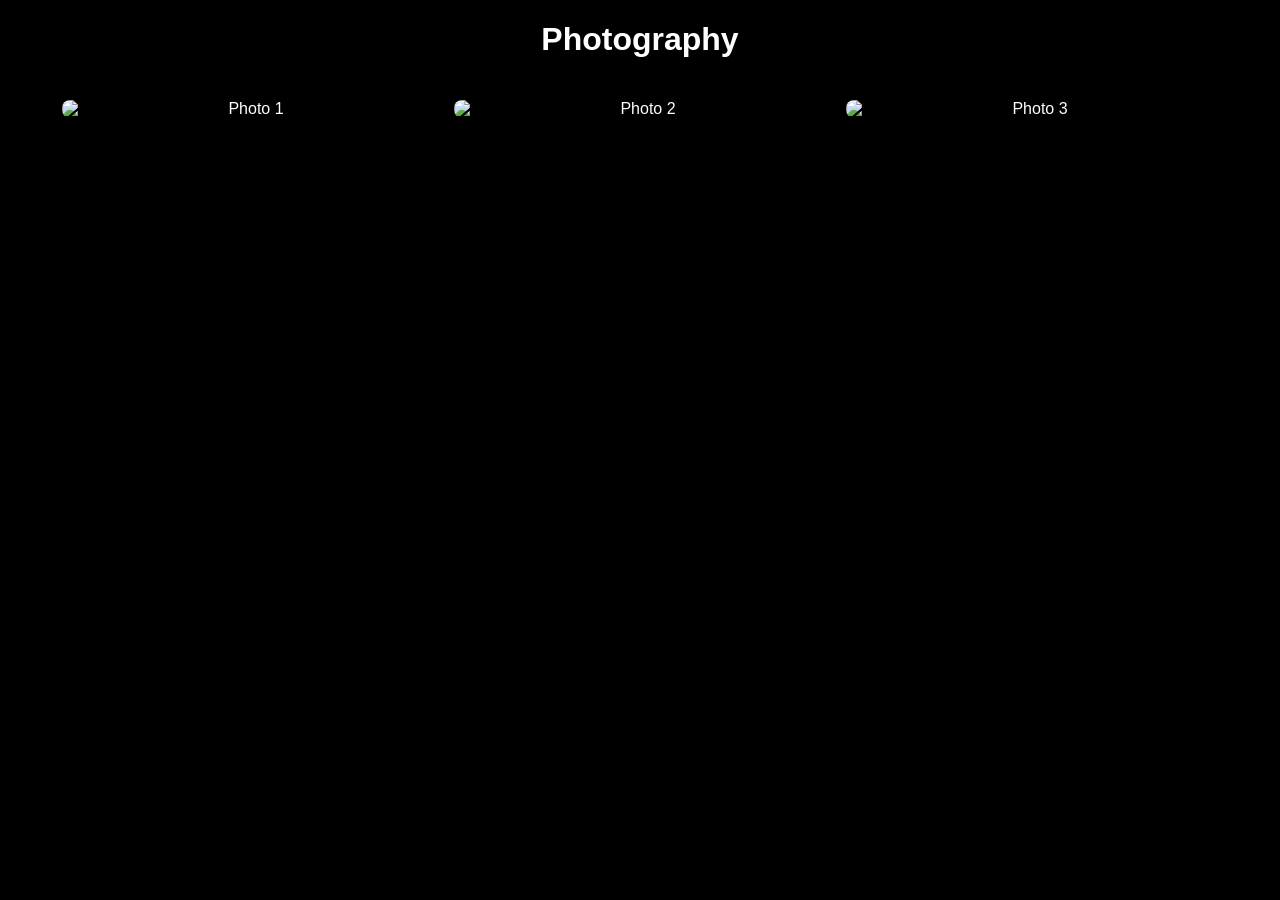
==== photography.html @ b77bea22 "Fix photography page to use static images" ====
<!DOCTYPE html>
<html>
<head>
  <meta charset="UTF-8">
  <title>Photography</title>
  <style>
    body {
      margin: 0;
      background-color: black;
      color: white;
      font-family: Arial, sans-serif;
      text-align: center;
    }
    .gallery {
      display: flex;
      justify-content: center;
      gap: 20px;
      padding: 20px;
    }
    .gallery img {
      width: 30%;
      height: auto;
      border-radius: 8px;
    }
  </style>
</head>
<body>
  <h1>Photography</h1>
  <div class="gallery">
    <img src="https://images.unsplash.com/photo-1506744038136-46273834b3fb" alt="Photo 1">
    <img src="https://images.unsplash.com/photo-1465101162946-4377e57745c3" alt="Photo 2">
    <img src="https://images.unsplash.com/photo-1504384308090-c894fdcc538d" alt="Photo 3">
  </div>
</body>
</html>
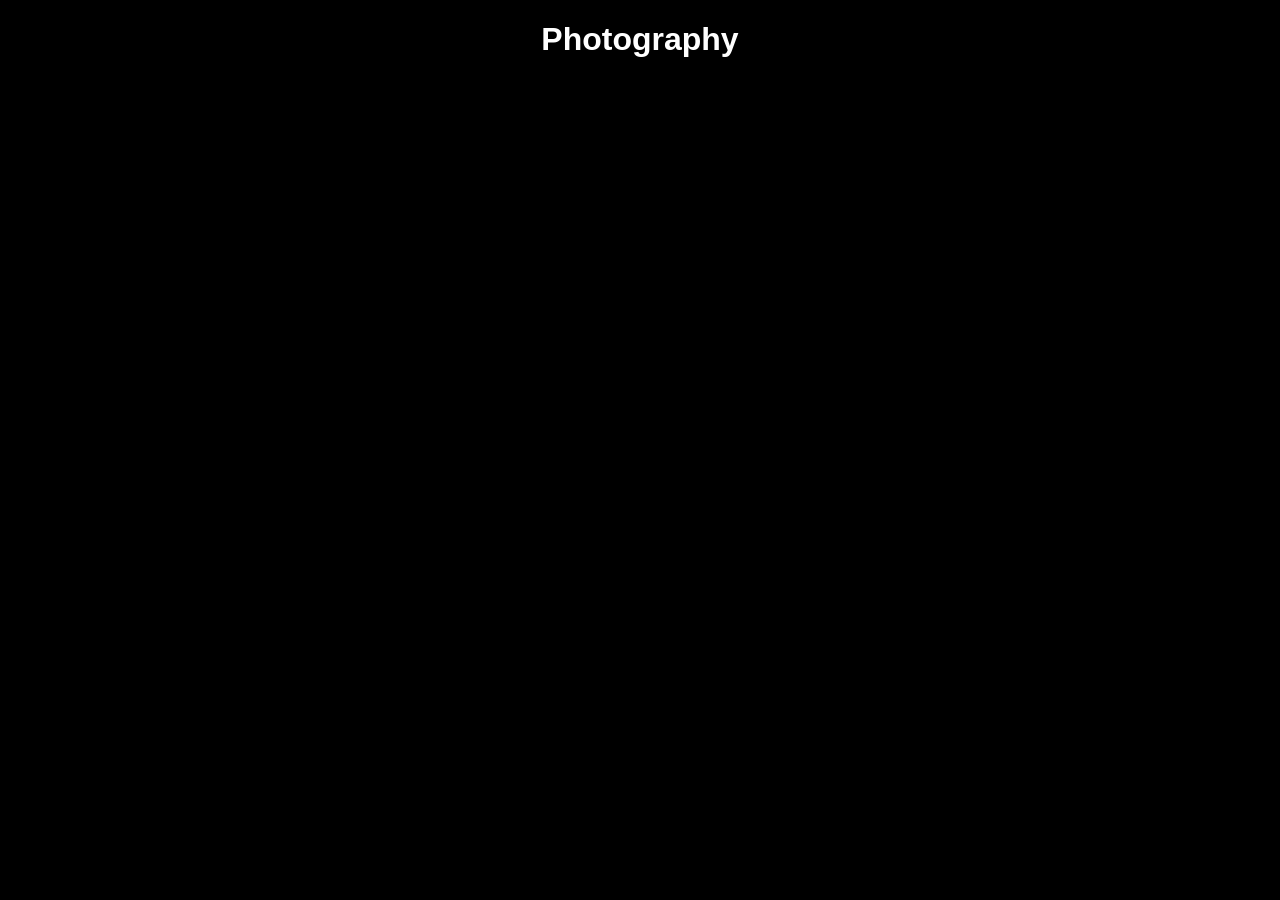
==== commit 664ffe86: "Replace images with Behance embed frames" ====
--- a/photography.html
+++ b/photography.html
@@ -17,19 +17,20 @@
       gap: 20px;
       padding: 20px;
     }
-    .gallery img {
+    .gallery iframe {
       width: 30%;
-      height: auto;
-      border-radius: 8px;
+      height: 316px;
+      border: none;
     }
   </style>
 </head>
 <body>
   <h1>Photography</h1>
   <div class="gallery">
-    <img src="https://images.unsplash.com/photo-1506744038136-46273834b3fb" alt="Photo 1">
-    <img src="https://images.unsplash.com/photo-1465101162946-4377e57745c3" alt="Photo 2">
-    <img src="https://images.unsplash.com/photo-1504384308090-c894fdcc538d" alt="Photo 3">
+    <iframe src="https://www.behance.net/embed/project/233839901?ilo0=1" height="316" width="404" allowfullscreen lazyload frameborder="0" allow="clipboard-write" refererPolicy="strict-origin-when-cross-origin"></iframe>
+    <iframe src="https://www.behance.net/embed/project/211820067?ilo0=1" height="316" width="404" allowfullscreen lazyload frameborder="0" allow="clipboard-write" refererPolicy="strict-origin-when-cross-origin"></iframe>
+    <iframe src="https://www.behance.net/embed/project/233840083?ilo0=1" height="316" width="404" allowfullscreen lazyload frameborder="0" allow="clipboard-write" refererPolicy="strict-origin-when-cross-origin"></iframe>
   </div>
+  <script src="https://www.behance.net/static/js/embed.js"></script>
 </body>
 </html>
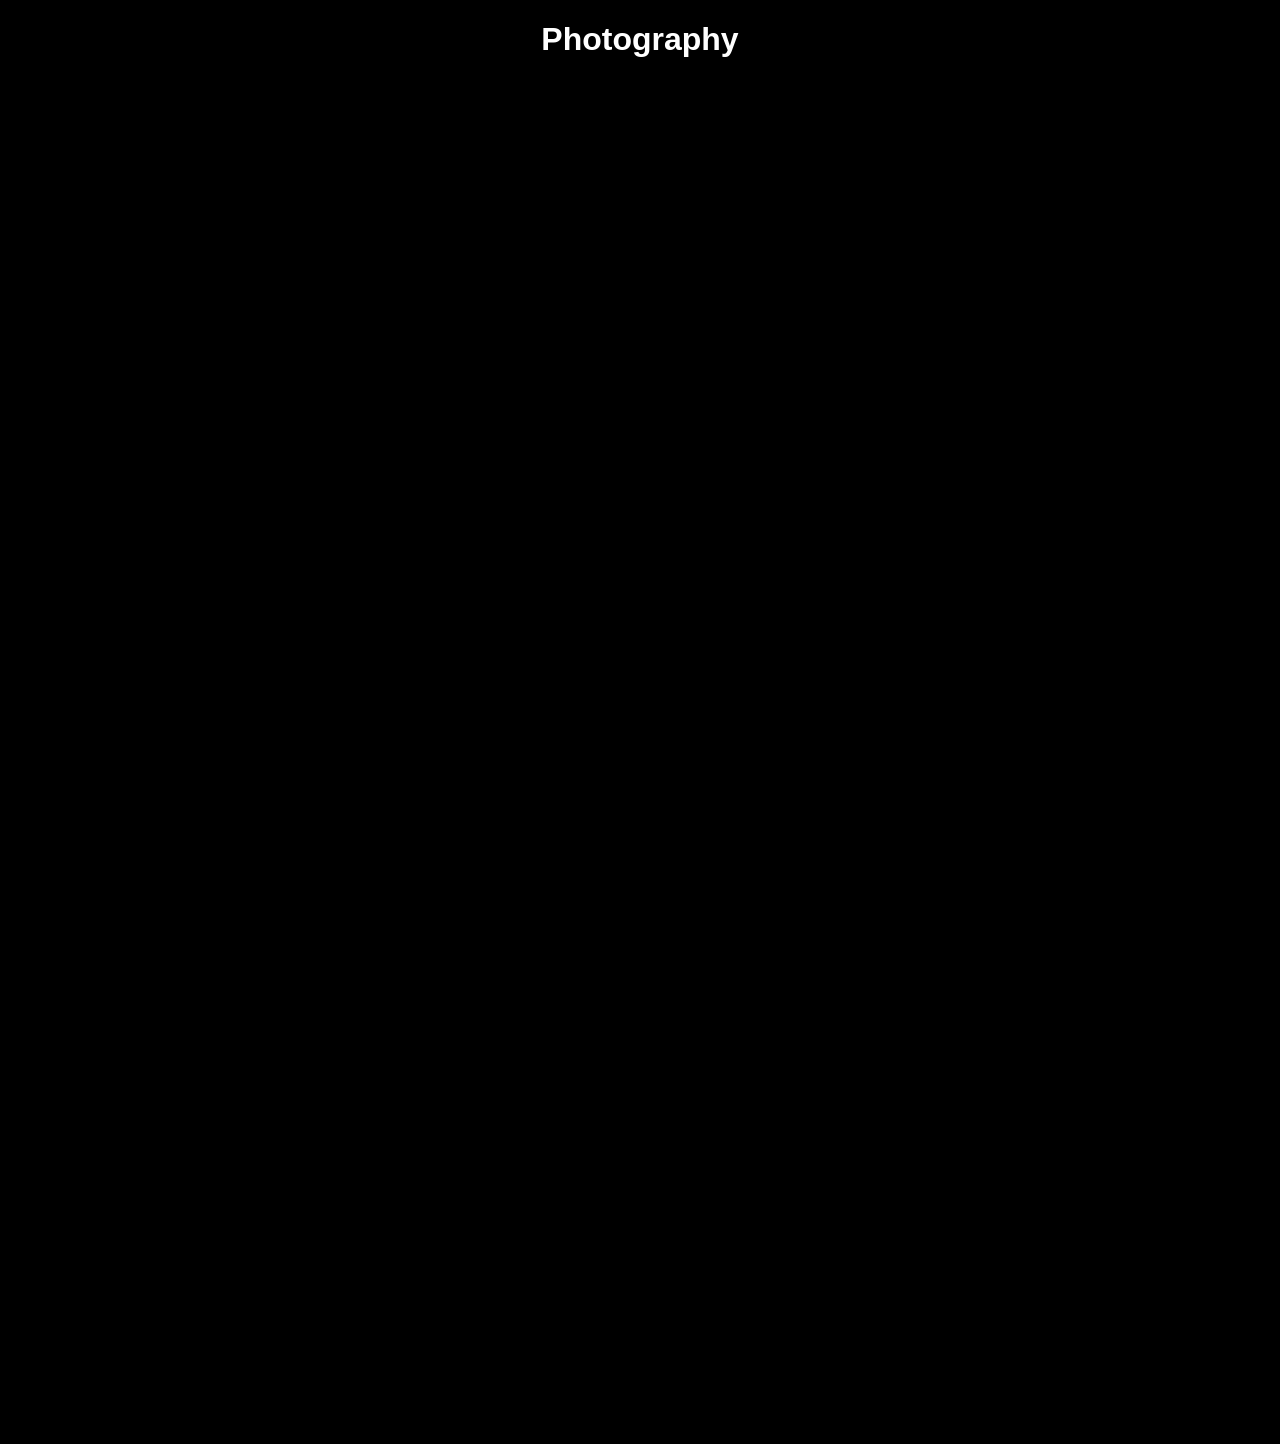
==== commit b5615615: "Update photography.html" ====
--- a/photography.html
+++ b/photography.html
@@ -13,6 +13,7 @@
     }
     .gallery {
       display: flex;
+      flex-wrap: wrap;
       justify-content: center;
       gap: 20px;
       padding: 20px;
@@ -27,9 +28,18 @@
 <body>
   <h1>Photography</h1>
   <div class="gallery">
-    <iframe src="https://www.behance.net/embed/project/233839901?ilo0=1" height="316" width="404" allowfullscreen lazyload frameborder="0" allow="clipboard-write" refererPolicy="strict-origin-when-cross-origin"></iframe>
-    <iframe src="https://www.behance.net/embed/project/211820067?ilo0=1" height="316" width="404" allowfullscreen lazyload frameborder="0" allow="clipboard-write" refererPolicy="strict-origin-when-cross-origin"></iframe>
-    <iframe src="https://www.behance.net/embed/project/233840083?ilo0=1" height="316" width="404" allowfullscreen lazyload frameborder="0" allow="clipboard-write" refererPolicy="strict-origin-when-cross-origin"></iframe>
+    <iframe src="https://www.behance.net/embed/project/233839839" height="316" width="404" allowfullscreen frameborder="0"></iframe>
+    <iframe src="https://www.behance.net/embed/project/233839871" height="316" width="404" allowfullscreen frameborder="0"></iframe>
+    <iframe src="https://www.behance.net/embed/project/233839901" height="316" width="404" allowfullscreen frameborder="0"></iframe>
+    <iframe src="https://www.behance.net/embed/project/233839949" height="316" width="404" allowfullscreen frameborder="0"></iframe>
+    <iframe src="https://www.behance.net/embed/project/233839969" height="316" width="404" allowfullscreen frameborder="0"></iframe>
+    <iframe src="https://www.behance.net/embed/project/233840005" height="316" width="404" allowfullscreen frameborder="0"></iframe>
+    <iframe src="https://www.behance.net/embed/project/233840035" height="316" width="404" allowfullscreen frameborder="0"></iframe>
+    <iframe src="https://www.behance.net/embed/project/234459067" height="316" width="404" allowfullscreen frameborder="0"></iframe>
+    <iframe src="https://www.behance.net/embed/project/234459187" height="316" width="404" allowfullscreen frameborder="0"></iframe>
+    <iframe src="https://www.behance.net/embed/project/234451787" height="316" width="404" allowfullscreen frameborder="0"></iframe>
+    <iframe src="https://www.behance.net/embed/project/234451717" height="316" width="404" allowfullscreen frameborder="0"></iframe>
+    <iframe src="https://www.behance.net/embed/project/234451819" height="316" width="404" allowfullscreen frameborder="0"></iframe>
   </div>
   <script src="https://www.behance.net/static/js/embed.js"></script>
 </body>
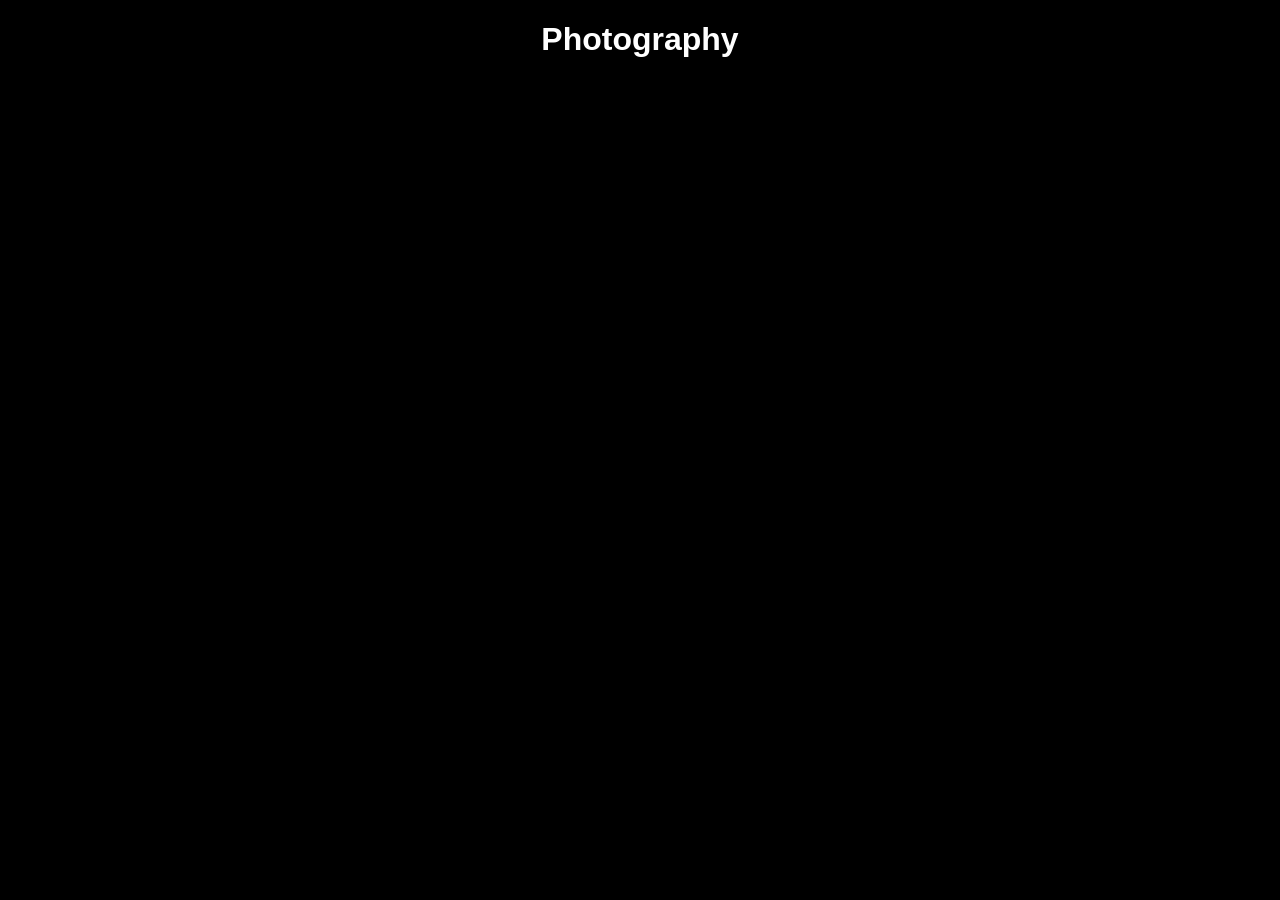
==== commit f709b549: "Remove Behance embeds from photography.html" ====
--- a/photography.html
+++ b/photography.html
@@ -28,18 +28,6 @@
 <body>
   <h1>Photography</h1>
   <div class="gallery">
-    <iframe src="https://www.behance.net/embed/project/233839839" height="316" width="404" allowfullscreen frameborder="0"></iframe>
-    <iframe src="https://www.behance.net/embed/project/233839871" height="316" width="404" allowfullscreen frameborder="0"></iframe>
-    <iframe src="https://www.behance.net/embed/project/233839901" height="316" width="404" allowfullscreen frameborder="0"></iframe>
-    <iframe src="https://www.behance.net/embed/project/233839949" height="316" width="404" allowfullscreen frameborder="0"></iframe>
-    <iframe src="https://www.behance.net/embed/project/233839969" height="316" width="404" allowfullscreen frameborder="0"></iframe>
-    <iframe src="https://www.behance.net/embed/project/233840005" height="316" width="404" allowfullscreen frameborder="0"></iframe>
-    <iframe src="https://www.behance.net/embed/project/233840035" height="316" width="404" allowfullscreen frameborder="0"></iframe>
-    <iframe src="https://www.behance.net/embed/project/234459067" height="316" width="404" allowfullscreen frameborder="0"></iframe>
-    <iframe src="https://www.behance.net/embed/project/234459187" height="316" width="404" allowfullscreen frameborder="0"></iframe>
-    <iframe src="https://www.behance.net/embed/project/234451787" height="316" width="404" allowfullscreen frameborder="0"></iframe>
-    <iframe src="https://www.behance.net/embed/project/234451717" height="316" width="404" allowfullscreen frameborder="0"></iframe>
-    <iframe src="https://www.behance.net/embed/project/234451819" height="316" width="404" allowfullscreen frameborder="0"></iframe>
   </div>
   <script src="https://www.behance.net/static/js/embed.js"></script>
 </body>
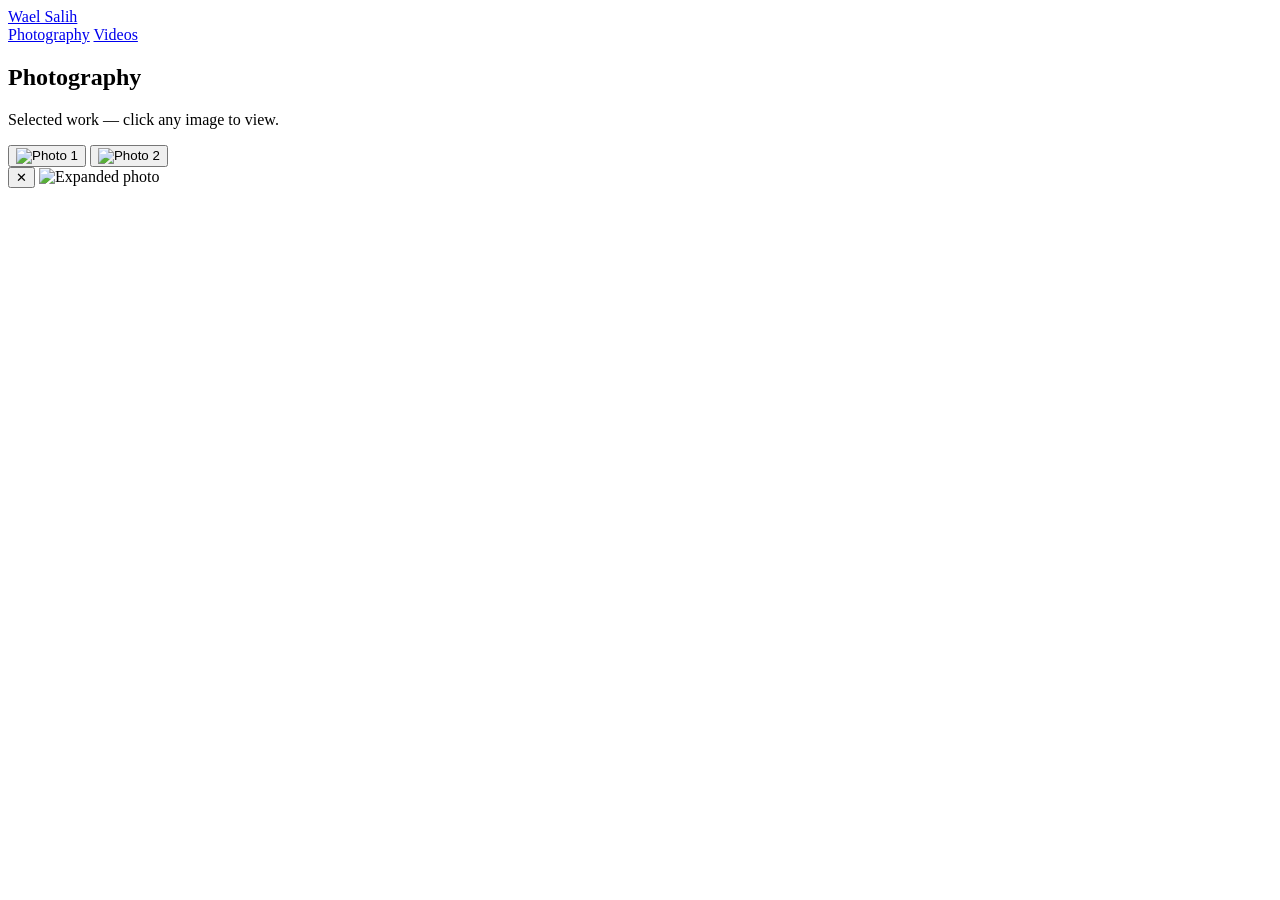
==== commit 09d9a909: "Rewrite photography.html with photo grid and lightbox" ====
--- a/photography.html
+++ b/photography.html
@@ -1,34 +1,46 @@
-<!DOCTYPE html>
-<html>
+<!doctype html>
+<html lang="en">
 <head>
-  <meta charset="UTF-8">
-  <title>Photography</title>
-  <style>
-    body {
-      margin: 0;
-      background-color: black;
-      color: white;
-      font-family: Arial, sans-serif;
-      text-align: center;
-    }
-    .gallery {
-      display: flex;
-      flex-wrap: wrap;
-      justify-content: center;
-      gap: 20px;
-      padding: 20px;
-    }
-    .gallery iframe {
-      width: 30%;
-      height: 316px;
-      border: none;
-    }
-  </style>
+  <meta charset="utf-8" />
+  <meta name="viewport" content="width=device-width, initial-scale=1" />
+  <title>Photography | Wael Salih</title>
+  <link rel="stylesheet" href="styles.css" />
 </head>
 <body>
-  <h1>Photography</h1>
-  <div class="gallery">
+  <header class="nav-wrap">
+    <nav class="nav">
+      <a href="index.html" class="brand">Wael Salih</a>
+      <div class="links">
+        <a class="active" href="photography.html">Photography</a>
+        <a href="videos.html">Videos</a>
+      </div>
+    </nav>
+  </header>
+
+  <main class="container">
+    <section class="page-head">
+      <h1>Photography</h1>
+      <p class="muted">Selected work — click any image to view.</p>
+    </section>
+
+    <section class="grid" id="photoGrid">
+      <!-- Replace with your thumbnails and full‑size photos -->
+      <button class="card" data-full="assets/photos/photo-01.jpg" aria-label="Open photo 1">
+        <img src="assets/thumbs/thumb-01.jpg" alt="Photo 1" loading="lazy" />
+      </button>
+      <button class="card" data-full="assets/photos/photo-02.jpg" aria-label="Open photo 2">
+        <img src="assets/thumbs/thumb-02.jpg" alt="Photo 2" loading="lazy" />
+      </button>
+      <!-- add more buttons as needed -->
+    </section>
+  </main>
+
+  <!-- Lightbox -->
+  <div class="lightbox" id="lightbox" aria-hidden="true">
+    <button class="lb-close" id="lbClose" aria-label="Close">✕</button>
+    <img id="lbImg" alt="Expanded photo" />
   </div>
-  <script src="https://www.behance.net/static/js/embed.js"></script>
+
+  <script src="script.js"></script>
 </body>
 </html>
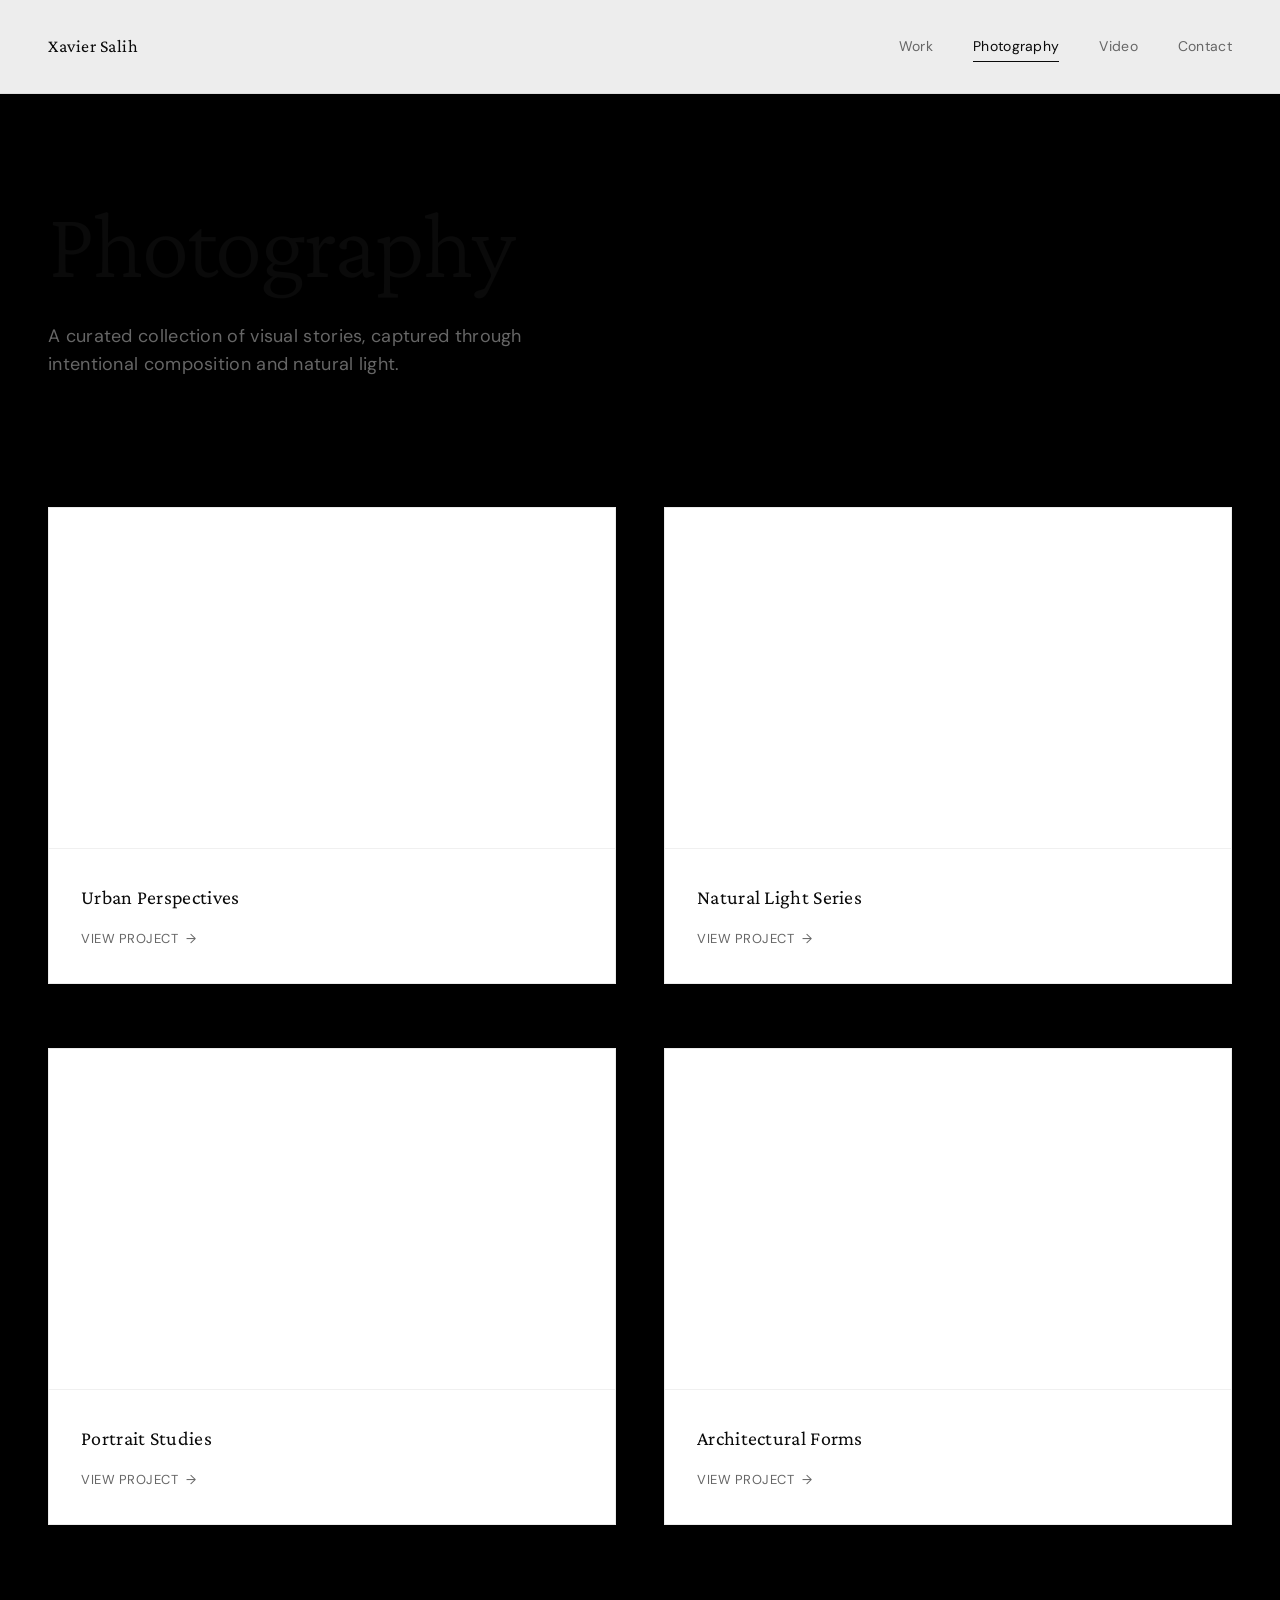
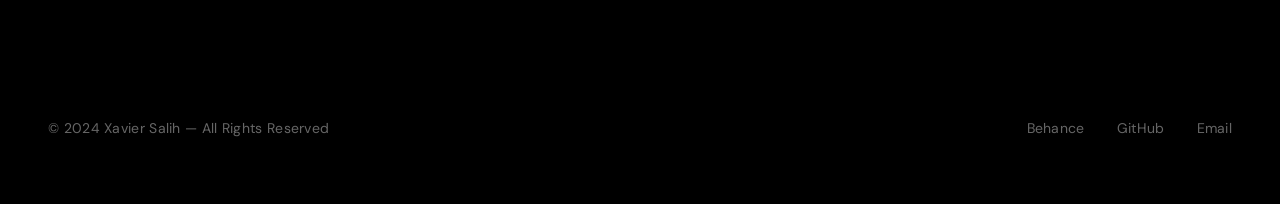
==== commit 32f754b2: "Redesign photography page with new template and black background" ====
--- a/photography.html
+++ b/photography.html
@@ -1,46 +1,553 @@
-<!doctype html>
+<!DOCTYPE html>
 <html lang="en">
 <head>
-  <meta charset="utf-8" />
-  <meta name="viewport" content="width=device-width, initial-scale=1" />
-  <title>Photography | Wael Salih</title>
-  <link rel="stylesheet" href="styles.css" />
+    <meta charset="UTF-8">
+    <meta name="viewport" content="width=device-width, initial-scale=1.0">
+    <title>Photography — Xavier Salih</title>
+    <link rel="preconnect" href="https://fonts.googleapis.com">
+    <link rel="preconnect" href="https://fonts.gstatic.com" crossorigin>
+    <link href="https://fonts.googleapis.com/css2?family=Crimson+Pro:wght@300;400&family=DM+Sans:wght@400;500&display=swap" rel="stylesheet">
+    <style>
+        * {
+            margin: 0;
+            padding: 0;
+            box-sizing: border-box;
+        }
+
+        :root {
+            --color-primary: #0a0a0a;
+            --color-secondary: #666666;
+            --color-accent: #d4d4d4;
+            --color-bg: #000000;
+            --font-display: 'Crimson Pro', serif;
+            --font-body: 'DM Sans', sans-serif;
+            --ease-smooth: cubic-bezier(0.4, 0, 0.2, 1);
+        }
+
+        body {
+            font-family: var(--font-body);
+            background: var(--color-bg);
+            color: var(--color-primary);
+            line-height: 1.6;
+            overflow-x: hidden;
+        }
+
+        /* Navigation */
+        nav {
+            position: fixed;
+            top: 0;
+            left: 0;
+            right: 0;
+            z-index: 1000;
+            background: rgba(250, 250, 250, 0.95);
+            backdrop-filter: blur(20px);
+            border-bottom: 1px solid rgba(0, 0, 0, 0.06);
+        }
+
+        .nav-container {
+            max-width: 1600px;
+            margin: 0 auto;
+            padding: 2rem 3rem;
+            display: flex;
+            justify-content: space-between;
+            align-items: center;
+        }
+
+        .nav-logo {
+            font-family: var(--font-display);
+            font-size: 1.125rem;
+            font-weight: 400;
+            letter-spacing: 0.5px;
+            color: var(--color-primary);
+            text-decoration: none;
+            transition: opacity 0.3s var(--ease-smooth);
+        }
+
+        .nav-logo:hover {
+            opacity: 0.6;
+        }
+
+        .nav-links {
+            display: flex;
+            gap: 2.5rem;
+        }
+
+        .nav-links a {
+            font-size: 0.875rem;
+            letter-spacing: 0.3px;
+            color: var(--color-secondary);
+            text-decoration: none;
+            position: relative;
+            transition: color 0.3s var(--ease-smooth);
+        }
+
+        .nav-links a::after {
+            content: '';
+            position: absolute;
+            bottom: -4px;
+            left: 0;
+            width: 0;
+            height: 1px;
+            background: var(--color-primary);
+            transition: width 0.4s var(--ease-smooth);
+        }
+
+        .nav-links a:hover,
+        .nav-links a.active {
+            color: var(--color-primary);
+        }
+
+        .nav-links a:hover::after,
+        .nav-links a.active::after {
+            width: 100%;
+        }
+
+        /* Hero Section */
+        .hero {
+            padding: 12rem 3rem 8rem;
+            max-width: 1600px;
+            margin: 0 auto;
+            animation: fadeIn 1.2s var(--ease-smooth);
+        }
+
+        .hero-title {
+            font-family: var(--font-display);
+            font-size: clamp(3rem, 8vw, 6rem);
+            font-weight: 300;
+            line-height: 1.1;
+            letter-spacing: -2px;
+            margin-bottom: 1.5rem;
+            opacity: 0;
+            animation: slideUp 1s var(--ease-smooth) 0.2s forwards;
+        }
+
+        .hero-subtitle {
+            font-size: 1.125rem;
+            color: var(--color-secondary);
+            max-width: 500px;
+            letter-spacing: 0.3px;
+            opacity: 0;
+            animation: slideUp 1s var(--ease-smooth) 0.4s forwards;
+        }
+
+        /* Gallery Grid */
+        .gallery-container {
+            max-width: 1600px;
+            margin: 0 auto;
+            padding: 0 3rem 8rem;
+        }
+
+        .gallery-grid {
+            display: grid;
+            grid-template-columns: repeat(auto-fit, minmax(400px, 1fr));
+            gap: 4rem 3rem;
+        }
+
+        .gallery-item {
+            opacity: 0;
+            animation: fadeInScale 0.8s var(--ease-smooth) forwards;
+        }
+
+        .gallery-item:nth-child(1) { animation-delay: 0.1s; }
+        .gallery-item:nth-child(2) { animation-delay: 0.2s; }
+        .gallery-item:nth-child(3) { animation-delay: 0.3s; }
+        .gallery-item:nth-child(4) { animation-delay: 0.4s; }
+        .gallery-item:nth-child(5) { animation-delay: 0.5s; }
+        .gallery-item:nth-child(6) { animation-delay: 0.6s; }
+        .gallery-item:nth-child(n+7) { animation-delay: 0.7s; }
+
+        .project-frame {
+            position: relative;
+            overflow: hidden;
+            background: #fff;
+            border: 1px solid rgba(0, 0, 0, 0.08);
+            transition: all 0.6s var(--ease-smooth);
+            cursor: pointer;
+        }
+
+        .project-frame:hover {
+            border-color: rgba(0, 0, 0, 0.2);
+            transform: translateY(-8px);
+            box-shadow: 0 20px 60px rgba(0, 0, 0, 0.08);
+        }
+
+        .project-frame iframe {
+            width: 100%;
+            height: 340px;
+            border: none;
+            display: block;
+            transition: transform 0.6s var(--ease-smooth);
+        }
+
+        .project-frame:hover iframe {
+            transform: scale(1.02);
+        }
+
+        .project-info {
+            padding: 2rem;
+            border-top: 1px solid rgba(0, 0, 0, 0.06);
+        }
+
+        .project-title {
+            font-family: var(--font-display);
+            font-size: 1.25rem;
+            font-weight: 400;
+            letter-spacing: 0.3px;
+            margin-bottom: 0.75rem;
+            color: var(--color-primary);
+        }
+
+        .project-link {
+            display: inline-flex;
+            align-items: center;
+            gap: 0.5rem;
+            font-size: 0.813rem;
+            letter-spacing: 0.5px;
+            text-transform: uppercase;
+            color: var(--color-secondary);
+            text-decoration: none;
+            transition: all 0.3s var(--ease-smooth);
+        }
+
+        .project-link::after {
+            content: '\2192';
+            transition: transform 0.3s var(--ease-smooth);
+        }
+
+        .project-link:hover {
+            color: var(--color-primary);
+        }
+
+        .project-link:hover::after {
+            transform: translateX(4px);
+        }
+
+        /* Footer */
+        footer {
+            border-top: 1px solid rgba(0, 0, 0, 0.06);
+            padding: 4rem 3rem;
+            text-align: center;
+        }
+
+        .footer-content {
+            max-width: 1600px;
+            margin: 0 auto;
+            display: flex;
+            justify-content: space-between;
+            align-items: center;
+            flex-wrap: wrap;
+            gap: 2rem;
+        }
+
+        .footer-text {
+            font-size: 0.875rem;
+            color: var(--color-secondary);
+            letter-spacing: 0.3px;
+        }
+
+        .social-links {
+            display: flex;
+            gap: 2rem;
+        }
+
+        .social-links a {
+            font-size: 0.875rem;
+            color: var(--color-secondary);
+            text-decoration: none;
+            letter-spacing: 0.3px;
+            transition: color 0.3s var(--ease-smooth);
+        }
+
+        .social-links a:hover {
+            color: var(--color-primary);
+        }
+
+        /* Scroll Progress Bar */
+        .scroll-progress {
+            position: fixed;
+            top: 0;
+            left: 0;
+            height: 2px;
+            background: var(--color-primary);
+            width: 0%;
+            z-index: 1001;
+            transition: width 0.1s linear;
+        }
+
+        /* Animations */
+        @keyframes fadeIn {
+            from {
+                opacity: 0;
+            }
+            to {
+                opacity: 1;
+            }
+        }
+
+        @keyframes slideUp {
+            from {
+                opacity: 0;
+                transform: translateY(30px);
+            }
+            to {
+                opacity: 1;
+                transform: translateY(0);
+            }
+        }
+
+        @keyframes fadeInScale {
+            from {
+                opacity: 0;
+                transform: scale(0.95);
+            }
+            to {
+                opacity: 1;
+                transform: scale(1);
+            }
+        }
+
+        /* Responsive Design */
+        @media (max-width: 768px) {
+            .nav-container {
+                padding: 1.5rem 2rem;
+            }
+
+            .nav-links {
+                gap: 1.5rem;
+            }
+
+            .nav-links a {
+                font-size: 0.813rem;
+            }
+
+            .hero {
+                padding: 10rem 2rem 6rem;
+            }
+
+            .hero-title {
+                font-size: 2.5rem;
+                letter-spacing: -1px;
+            }
+
+            .hero-subtitle {
+                font-size: 1rem;
+            }
+
+            .gallery-container {
+                padding: 0 2rem 6rem;
+            }
+
+            .gallery-grid {
+                grid-template-columns: 1fr;
+                gap: 3rem;
+            }
+
+            .footer-content {
+                flex-direction: column;
+                text-align: center;
+            }
+        }
+
+        /* Custom Selection */
+        ::selection {
+            background: var(--color-primary);
+            color: var(--color-bg);
+        }
+
+        /* Smooth Scrolling */
+        html {
+            scroll-behavior: smooth;
+        }
+    </style>
 </head>
 <body>
-  <header class="nav-wrap">
-    <nav class="nav">
-      <a href="index.html" class="brand">Wael Salih</a>
-      <div class="links">
-        <a class="active" href="photography.html">Photography</a>
-        <a href="videos.html">Videos</a>
-      </div>
+    <!-- Scroll Progress Bar -->
+    <div class="scroll-progress" id="scrollProgress"></div>
+
+    <!-- Navigation -->
+    <nav>
+        <div class="nav-container">
+            <a href="index.html" class="nav-logo">Xavier Salih</a>
+            <div class="nav-links">
+                <a href="index.html">Work</a>
+                <a href="photography.html" class="active">Photography</a>
+                <a href="videos.html">Video</a>
+                <a href="#contact">Contact</a>
+            </div>
+        </div>
     </nav>
-  </header>
-
-  <main class="container">
-    <section class="page-head">
-      <h1>Photography</h1>
-      <p class="muted">Selected work — click any image to view.</p>
+
+    <!-- Hero Section -->
+    <section class="hero">
+        <h1 class="hero-title">Photography</h1>
+        <p class="hero-subtitle">A curated collection of visual stories, captured through intentional composition and natural light.</p>
     </section>
 
-    <section class="grid" id="photoGrid">
-      <!-- Replace with your thumbnails and full‑size photos -->
-      <button class="card" data-full="assets/photos/photo-01.jpg" aria-label="Open photo 1">
-        <img src="assets/thumbs/thumb-01.jpg" alt="Photo 1" loading="lazy" />
-      </button>
-      <button class="card" data-full="assets/photos/photo-02.jpg" aria-label="Open photo 2">
-        <img src="assets/thumbs/thumb-02.jpg" alt="Photo 2" loading="lazy" />
-      </button>
-      <!-- add more buttons as needed -->
+    <!-- Gallery Section -->
+    <section class="gallery-container">
+        <div class="gallery-grid" id="galleryGrid">
+            
+            <!-- Example Project 1 - Replace with your Behance projects -->
+            <div class="gallery-item">
+                <div class="project-frame">
+                    <iframe 
+                        src="https://www.behance.net/embed/project/YOUR_PROJECT_ID_1" 
+                        height="340" 
+                        allowfullscreen 
+                        loading="lazy"
+                        title="Project Title 1">
+                    </iframe>
+                    <div class="project-info">
+                        <h3 class="project-title">Urban Perspectives</h3>
+                        <a href="https://www.behance.net/gallery/YOUR_PROJECT_ID_1" 
+                           target="_blank" 
+                           rel="noopener" 
+                           class="project-link">
+                            View Project
+                        </a>
+                    </div>
+                </div>
+            </div>
+
+            <!-- Example Project 2 -->
+            <div class="gallery-item">
+                <div class="project-frame">
+                    <iframe 
+                        src="https://www.behance.net/embed/project/YOUR_PROJECT_ID_2" 
+                        height="340" 
+                        allowfullscreen 
+                        loading="lazy"
+                        title="Project Title 2">
+                    </iframe>
+                    <div class="project-info">
+                        <h3 class="project-title">Natural Light Series</h3>
+                        <a href="https://www.behance.net/gallery/YOUR_PROJECT_ID_2" 
+                           target="_blank" 
+                           rel="noopener" 
+                           class="project-link">
+                            View Project
+                        </a>
+                    </div>
+                </div>
+            </div>
+
+            <!-- Example Project 3 -->
+            <div class="gallery-item">
+                <div class="project-frame">
+                    <iframe 
+                        src="https://www.behance.net/embed/project/YOUR_PROJECT_ID_3" 
+                        height="340" 
+                        allowfullscreen 
+                        loading="lazy"
+                        title="Project Title 3">
+                    </iframe>
+                    <div class="project-info">
+                        <h3 class="project-title">Portrait Studies</h3>
+                        <a href="https://www.behance.net/gallery/YOUR_PROJECT_ID_3" 
+                           target="_blank" 
+                           rel="noopener" 
+                           class="project-link">
+                            View Project
+                        </a>
+                    </div>
+                </div>
+            </div>
+
+            <!-- Example Project 4 -->
+            <div class="gallery-item">
+                <div class="project-frame">
+                    <iframe 
+                        src="https://www.behance.net/embed/project/YOUR_PROJECT_ID_4" 
+                        height="340" 
+                        allowfullscreen 
+                        loading="lazy"
+                        title="Project Title 4">
+                    </iframe>
+                    <div class="project-info">
+                        <h3 class="project-title">Architectural Forms</h3>
+                        <a href="https://www.behance.net/gallery/YOUR_PROJECT_ID_4" 
+                           target="_blank" 
+                           rel="noopener" 
+                           class="project-link">
+                            View Project
+                        </a>
+                    </div>
+                </div>
+            </div>
+
+            <!-- Add more projects as needed -->
+
+        </div>
     </section>
-  </main>
-
-  <!-- Lightbox -->
-  <div class="lightbox" id="lightbox" aria-hidden="true">
-    <button class="lb-close" id="lbClose" aria-label="Close">✕</button>
-    <img id="lbImg" alt="Expanded photo" />
-  </div>
-
-  <script src="script.js"></script>
+
+    <!-- Footer -->
+    <footer>
+        <div class="footer-content">
+            <p class="footer-text">© 2024 Xavier Salih — All Rights Reserved</p>
+            <div class="social-links">
+                <a href="https://www.behance.net/waelsalih" target="_blank" rel="noopener">Behance</a>
+                <a href="https://github.com/xaviersalih" target="_blank" rel="noopener">GitHub</a>
+                <a href="mailto:your.email@example.com">Email</a>
+            </div>
+        </div>
+    </footer>
+
+    <!-- Scripts -->
+    <script>
+        // Scroll Progress Bar
+        const scrollProgress = document.getElementById('scrollProgress');
+        
+        window.addEventListener('scroll', () => {
+            const scrollTop = window.pageYOffset || document.documentElement.scrollTop;
+            const scrollHeight = document.documentElement.scrollHeight - document.documentElement.clientHeight;
+            const scrollPercentage = (scrollTop / scrollHeight) * 100;
+            scrollProgress.style.width = scrollPercentage + '%';
+        });
+
+        // Lazy Load Optimization
+        const observerOptions = {
+            root: null,
+            rootMargin: '50px',
+            threshold: 0.1
+        };
+
+        const observer = new IntersectionObserver((entries) => {
+            entries.forEach(entry => {
+                if (entry.isIntersecting) {
+                    entry.target.style.opacity = '1';
+                    entry.target.style.transform = 'scale(1)';
+                }
+            });
+        }, observerOptions);
+
+        // Observe gallery items
+        document.querySelectorAll('.gallery-item').forEach(item => {
+            observer.observe(item);
+        });
+
+        // Smooth scroll for navigation links
+        document.querySelectorAll('a[href^="#"]').forEach(anchor => {
+            anchor.addEventListener('click', function (e) {
+                e.preventDefault();
+                const target = document.querySelector(this.getAttribute('href'));
+                if (target) {
+                    target.scrollIntoView({
+                        behavior: 'smooth',
+                        block: 'start'
+                    });
+                }
+            });
+        });
+
+        // Add parallax effect on scroll (subtle)
+        window.addEventListener('scroll', () => {
+            const scrolled = window.pageYOffset;
+            const hero = document.querySelector('.hero');
+            if (hero) {
+                hero.style.transform = `translateY(${scrolled * 0.3}px)`;
+                hero.style.opacity = 1 - (scrolled / 500);
+            }
+        });
+    </script>
 </body>
 </html>
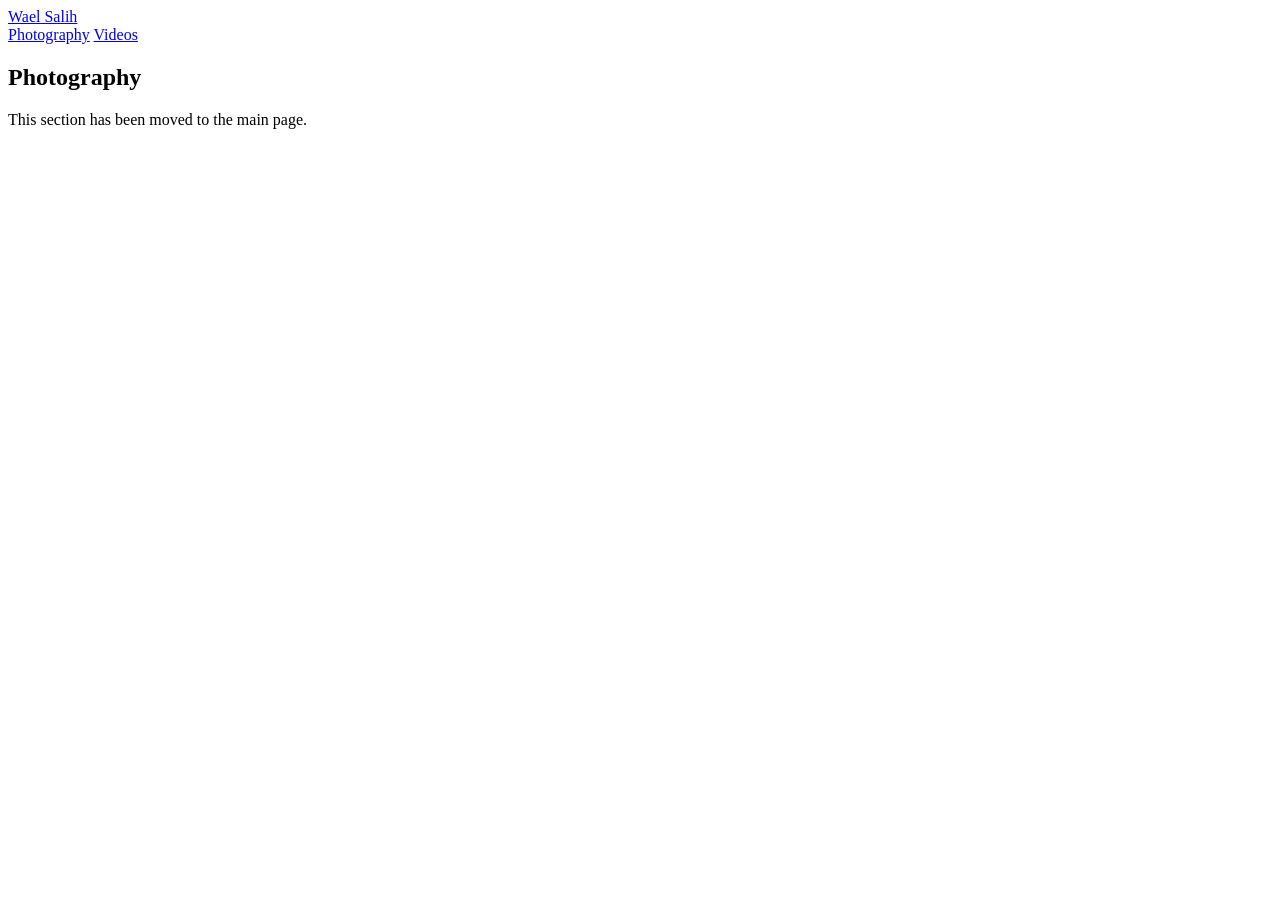
==== commit 87c203e5: "Remove design from photography page" ====
--- a/photography.html
+++ b/photography.html
@@ -1,553 +1,27 @@
-<!DOCTYPE html>
+<!doctype html>
 <html lang="en">
 <head>
-    <meta charset="UTF-8">
-    <meta name="viewport" content="width=device-width, initial-scale=1.0">
-    <title>Photography — Xavier Salih</title>
-    <link rel="preconnect" href="https://fonts.googleapis.com">
-    <link rel="preconnect" href="https://fonts.gstatic.com" crossorigin>
-    <link href="https://fonts.googleapis.com/css2?family=Crimson+Pro:wght@300;400&family=DM+Sans:wght@400;500&display=swap" rel="stylesheet">
-    <style>
-        * {
-            margin: 0;
-            padding: 0;
-            box-sizing: border-box;
-        }
-
-        :root {
-            --color-primary: #0a0a0a;
-            --color-secondary: #666666;
-            --color-accent: #d4d4d4;
-            --color-bg: #000000;
-            --font-display: 'Crimson Pro', serif;
-            --font-body: 'DM Sans', sans-serif;
-            --ease-smooth: cubic-bezier(0.4, 0, 0.2, 1);
-        }
-
-        body {
-            font-family: var(--font-body);
-            background: var(--color-bg);
-            color: var(--color-primary);
-            line-height: 1.6;
-            overflow-x: hidden;
-        }
-
-        /* Navigation */
-        nav {
-            position: fixed;
-            top: 0;
-            left: 0;
-            right: 0;
-            z-index: 1000;
-            background: rgba(250, 250, 250, 0.95);
-            backdrop-filter: blur(20px);
-            border-bottom: 1px solid rgba(0, 0, 0, 0.06);
-        }
-
-        .nav-container {
-            max-width: 1600px;
-            margin: 0 auto;
-            padding: 2rem 3rem;
-            display: flex;
-            justify-content: space-between;
-            align-items: center;
-        }
-
-        .nav-logo {
-            font-family: var(--font-display);
-            font-size: 1.125rem;
-            font-weight: 400;
-            letter-spacing: 0.5px;
-            color: var(--color-primary);
-            text-decoration: none;
-            transition: opacity 0.3s var(--ease-smooth);
-        }
-
-        .nav-logo:hover {
-            opacity: 0.6;
-        }
-
-        .nav-links {
-            display: flex;
-            gap: 2.5rem;
-        }
-
-        .nav-links a {
-            font-size: 0.875rem;
-            letter-spacing: 0.3px;
-            color: var(--color-secondary);
-            text-decoration: none;
-            position: relative;
-            transition: color 0.3s var(--ease-smooth);
-        }
-
-        .nav-links a::after {
-            content: '';
-            position: absolute;
-            bottom: -4px;
-            left: 0;
-            width: 0;
-            height: 1px;
-            background: var(--color-primary);
-            transition: width 0.4s var(--ease-smooth);
-        }
-
-        .nav-links a:hover,
-        .nav-links a.active {
-            color: var(--color-primary);
-        }
-
-        .nav-links a:hover::after,
-        .nav-links a.active::after {
-            width: 100%;
-        }
-
-        /* Hero Section */
-        .hero {
-            padding: 12rem 3rem 8rem;
-            max-width: 1600px;
-            margin: 0 auto;
-            animation: fadeIn 1.2s var(--ease-smooth);
-        }
-
-        .hero-title {
-            font-family: var(--font-display);
-            font-size: clamp(3rem, 8vw, 6rem);
-            font-weight: 300;
-            line-height: 1.1;
-            letter-spacing: -2px;
-            margin-bottom: 1.5rem;
-            opacity: 0;
-            animation: slideUp 1s var(--ease-smooth) 0.2s forwards;
-        }
-
-        .hero-subtitle {
-            font-size: 1.125rem;
-            color: var(--color-secondary);
-            max-width: 500px;
-            letter-spacing: 0.3px;
-            opacity: 0;
-            animation: slideUp 1s var(--ease-smooth) 0.4s forwards;
-        }
-
-        /* Gallery Grid */
-        .gallery-container {
-            max-width: 1600px;
-            margin: 0 auto;
-            padding: 0 3rem 8rem;
-        }
-
-        .gallery-grid {
-            display: grid;
-            grid-template-columns: repeat(auto-fit, minmax(400px, 1fr));
-            gap: 4rem 3rem;
-        }
-
-        .gallery-item {
-            opacity: 0;
-            animation: fadeInScale 0.8s var(--ease-smooth) forwards;
-        }
-
-        .gallery-item:nth-child(1) { animation-delay: 0.1s; }
-        .gallery-item:nth-child(2) { animation-delay: 0.2s; }
-        .gallery-item:nth-child(3) { animation-delay: 0.3s; }
-        .gallery-item:nth-child(4) { animation-delay: 0.4s; }
-        .gallery-item:nth-child(5) { animation-delay: 0.5s; }
-        .gallery-item:nth-child(6) { animation-delay: 0.6s; }
-        .gallery-item:nth-child(n+7) { animation-delay: 0.7s; }
-
-        .project-frame {
-            position: relative;
-            overflow: hidden;
-            background: #fff;
-            border: 1px solid rgba(0, 0, 0, 0.08);
-            transition: all 0.6s var(--ease-smooth);
-            cursor: pointer;
-        }
-
-        .project-frame:hover {
-            border-color: rgba(0, 0, 0, 0.2);
-            transform: translateY(-8px);
-            box-shadow: 0 20px 60px rgba(0, 0, 0, 0.08);
-        }
-
-        .project-frame iframe {
-            width: 100%;
-            height: 340px;
-            border: none;
-            display: block;
-            transition: transform 0.6s var(--ease-smooth);
-        }
-
-        .project-frame:hover iframe {
-            transform: scale(1.02);
-        }
-
-        .project-info {
-            padding: 2rem;
-            border-top: 1px solid rgba(0, 0, 0, 0.06);
-        }
-
-        .project-title {
-            font-family: var(--font-display);
-            font-size: 1.25rem;
-            font-weight: 400;
-            letter-spacing: 0.3px;
-            margin-bottom: 0.75rem;
-            color: var(--color-primary);
-        }
-
-        .project-link {
-            display: inline-flex;
-            align-items: center;
-            gap: 0.5rem;
-            font-size: 0.813rem;
-            letter-spacing: 0.5px;
-            text-transform: uppercase;
-            color: var(--color-secondary);
-            text-decoration: none;
-            transition: all 0.3s var(--ease-smooth);
-        }
-
-        .project-link::after {
-            content: '\2192';
-            transition: transform 0.3s var(--ease-smooth);
-        }
-
-        .project-link:hover {
-            color: var(--color-primary);
-        }
-
-        .project-link:hover::after {
-            transform: translateX(4px);
-        }
-
-        /* Footer */
-        footer {
-            border-top: 1px solid rgba(0, 0, 0, 0.06);
-            padding: 4rem 3rem;
-            text-align: center;
-        }
-
-        .footer-content {
-            max-width: 1600px;
-            margin: 0 auto;
-            display: flex;
-            justify-content: space-between;
-            align-items: center;
-            flex-wrap: wrap;
-            gap: 2rem;
-        }
-
-        .footer-text {
-            font-size: 0.875rem;
-            color: var(--color-secondary);
-            letter-spacing: 0.3px;
-        }
-
-        .social-links {
-            display: flex;
-            gap: 2rem;
-        }
-
-        .social-links a {
-            font-size: 0.875rem;
-            color: var(--color-secondary);
-            text-decoration: none;
-            letter-spacing: 0.3px;
-            transition: color 0.3s var(--ease-smooth);
-        }
-
-        .social-links a:hover {
-            color: var(--color-primary);
-        }
-
-        /* Scroll Progress Bar */
-        .scroll-progress {
-            position: fixed;
-            top: 0;
-            left: 0;
-            height: 2px;
-            background: var(--color-primary);
-            width: 0%;
-            z-index: 1001;
-            transition: width 0.1s linear;
-        }
-
-        /* Animations */
-        @keyframes fadeIn {
-            from {
-                opacity: 0;
-            }
-            to {
-                opacity: 1;
-            }
-        }
-
-        @keyframes slideUp {
-            from {
-                opacity: 0;
-                transform: translateY(30px);
-            }
-            to {
-                opacity: 1;
-                transform: translateY(0);
-            }
-        }
-
-        @keyframes fadeInScale {
-            from {
-                opacity: 0;
-                transform: scale(0.95);
-            }
-            to {
-                opacity: 1;
-                transform: scale(1);
-            }
-        }
-
-        /* Responsive Design */
-        @media (max-width: 768px) {
-            .nav-container {
-                padding: 1.5rem 2rem;
-            }
-
-            .nav-links {
-                gap: 1.5rem;
-            }
-
-            .nav-links a {
-                font-size: 0.813rem;
-            }
-
-            .hero {
-                padding: 10rem 2rem 6rem;
-            }
-
-            .hero-title {
-                font-size: 2.5rem;
-                letter-spacing: -1px;
-            }
-
-            .hero-subtitle {
-                font-size: 1rem;
-            }
-
-            .gallery-container {
-                padding: 0 2rem 6rem;
-            }
-
-            .gallery-grid {
-                grid-template-columns: 1fr;
-                gap: 3rem;
-            }
-
-            .footer-content {
-                flex-direction: column;
-                text-align: center;
-            }
-        }
-
-        /* Custom Selection */
-        ::selection {
-            background: var(--color-primary);
-            color: var(--color-bg);
-        }
-
-        /* Smooth Scrolling */
-        html {
-            scroll-behavior: smooth;
-        }
-    </style>
+  <meta charset="utf-8" />
+  <meta name="viewport" content="width=device-width, initial-scale=1" />
+  <title>Photography | Wael Salih</title>
+  <link rel="stylesheet" href="styles.css" />
 </head>
 <body>
-    <!-- Scroll Progress Bar -->
-    <div class="scroll-progress" id="scrollProgress"></div>
+  <header class="nav-wrap">
+    <nav class="nav">
+      <a href="index.html" class="brand">Wael Salih</a>
+      <div class="links">
+        <a class="active" href="photography.html">Photography</a>
+        <a href="videos.html">Videos</a>
+      </div>
+    </nav>
+  </header>
 
-    <!-- Navigation -->
-    <nav>
-        <div class="nav-container">
-            <a href="index.html" class="nav-logo">Xavier Salih</a>
-            <div class="nav-links">
-                <a href="index.html">Work</a>
-                <a href="photography.html" class="active">Photography</a>
-                <a href="videos.html">Video</a>
-                <a href="#contact">Contact</a>
-            </div>
-        </div>
-    </nav>
-
-    <!-- Hero Section -->
-    <section class="hero">
-        <h1 class="hero-title">Photography</h1>
-        <p class="hero-subtitle">A curated collection of visual stories, captured through intentional composition and natural light.</p>
+  <main class="container">
+    <section class="page-head">
+      <h1>Photography</h1>
+      <p class="muted">This section has been moved to the main page.</p>
     </section>
-
-    <!-- Gallery Section -->
-    <section class="gallery-container">
-        <div class="gallery-grid" id="galleryGrid">
-            
-            <!-- Example Project 1 - Replace with your Behance projects -->
-            <div class="gallery-item">
-                <div class="project-frame">
-                    <iframe 
-                        src="https://www.behance.net/embed/project/YOUR_PROJECT_ID_1" 
-                        height="340" 
-                        allowfullscreen 
-                        loading="lazy"
-                        title="Project Title 1">
-                    </iframe>
-                    <div class="project-info">
-                        <h3 class="project-title">Urban Perspectives</h3>
-                        <a href="https://www.behance.net/gallery/YOUR_PROJECT_ID_1" 
-                           target="_blank" 
-                           rel="noopener" 
-                           class="project-link">
-                            View Project
-                        </a>
-                    </div>
-                </div>
-            </div>
-
-            <!-- Example Project 2 -->
-            <div class="gallery-item">
-                <div class="project-frame">
-                    <iframe 
-                        src="https://www.behance.net/embed/project/YOUR_PROJECT_ID_2" 
-                        height="340" 
-                        allowfullscreen 
-                        loading="lazy"
-                        title="Project Title 2">
-                    </iframe>
-                    <div class="project-info">
-                        <h3 class="project-title">Natural Light Series</h3>
-                        <a href="https://www.behance.net/gallery/YOUR_PROJECT_ID_2" 
-                           target="_blank" 
-                           rel="noopener" 
-                           class="project-link">
-                            View Project
-                        </a>
-                    </div>
-                </div>
-            </div>
-
-            <!-- Example Project 3 -->
-            <div class="gallery-item">
-                <div class="project-frame">
-                    <iframe 
-                        src="https://www.behance.net/embed/project/YOUR_PROJECT_ID_3" 
-                        height="340" 
-                        allowfullscreen 
-                        loading="lazy"
-                        title="Project Title 3">
-                    </iframe>
-                    <div class="project-info">
-                        <h3 class="project-title">Portrait Studies</h3>
-                        <a href="https://www.behance.net/gallery/YOUR_PROJECT_ID_3" 
-                           target="_blank" 
-                           rel="noopener" 
-                           class="project-link">
-                            View Project
-                        </a>
-                    </div>
-                </div>
-            </div>
-
-            <!-- Example Project 4 -->
-            <div class="gallery-item">
-                <div class="project-frame">
-                    <iframe 
-                        src="https://www.behance.net/embed/project/YOUR_PROJECT_ID_4" 
-                        height="340" 
-                        allowfullscreen 
-                        loading="lazy"
-                        title="Project Title 4">
-                    </iframe>
-                    <div class="project-info">
-                        <h3 class="project-title">Architectural Forms</h3>
-                        <a href="https://www.behance.net/gallery/YOUR_PROJECT_ID_4" 
-                           target="_blank" 
-                           rel="noopener" 
-                           class="project-link">
-                            View Project
-                        </a>
-                    </div>
-                </div>
-            </div>
-
-            <!-- Add more projects as needed -->
-
-        </div>
-    </section>
-
-    <!-- Footer -->
-    <footer>
-        <div class="footer-content">
-            <p class="footer-text">© 2024 Xavier Salih — All Rights Reserved</p>
-            <div class="social-links">
-                <a href="https://www.behance.net/waelsalih" target="_blank" rel="noopener">Behance</a>
-                <a href="https://github.com/xaviersalih" target="_blank" rel="noopener">GitHub</a>
-                <a href="mailto:your.email@example.com">Email</a>
-            </div>
-        </div>
-    </footer>
-
-    <!-- Scripts -->
-    <script>
-        // Scroll Progress Bar
-        const scrollProgress = document.getElementById('scrollProgress');
-        
-        window.addEventListener('scroll', () => {
-            const scrollTop = window.pageYOffset || document.documentElement.scrollTop;
-            const scrollHeight = document.documentElement.scrollHeight - document.documentElement.clientHeight;
-            const scrollPercentage = (scrollTop / scrollHeight) * 100;
-            scrollProgress.style.width = scrollPercentage + '%';
-        });
-
-        // Lazy Load Optimization
-        const observerOptions = {
-            root: null,
-            rootMargin: '50px',
-            threshold: 0.1
-        };
-
-        const observer = new IntersectionObserver((entries) => {
-            entries.forEach(entry => {
-                if (entry.isIntersecting) {
-                    entry.target.style.opacity = '1';
-                    entry.target.style.transform = 'scale(1)';
-                }
-            });
-        }, observerOptions);
-
-        // Observe gallery items
-        document.querySelectorAll('.gallery-item').forEach(item => {
-            observer.observe(item);
-        });
-
-        // Smooth scroll for navigation links
-        document.querySelectorAll('a[href^="#"]').forEach(anchor => {
-            anchor.addEventListener('click', function (e) {
-                e.preventDefault();
-                const target = document.querySelector(this.getAttribute('href'));
-                if (target) {
-                    target.scrollIntoView({
-                        behavior: 'smooth',
-                        block: 'start'
-                    });
-                }
-            });
-        });
-
-        // Add parallax effect on scroll (subtle)
-        window.addEventListener('scroll', () => {
-            const scrolled = window.pageYOffset;
-            const hero = document.querySelector('.hero');
-            if (hero) {
-                hero.style.transform = `translateY(${scrolled * 0.3}px)`;
-                hero.style.opacity = 1 - (scrolled / 500);
-            }
-        });
-    </script>
+  </main>
 </body>
 </html>
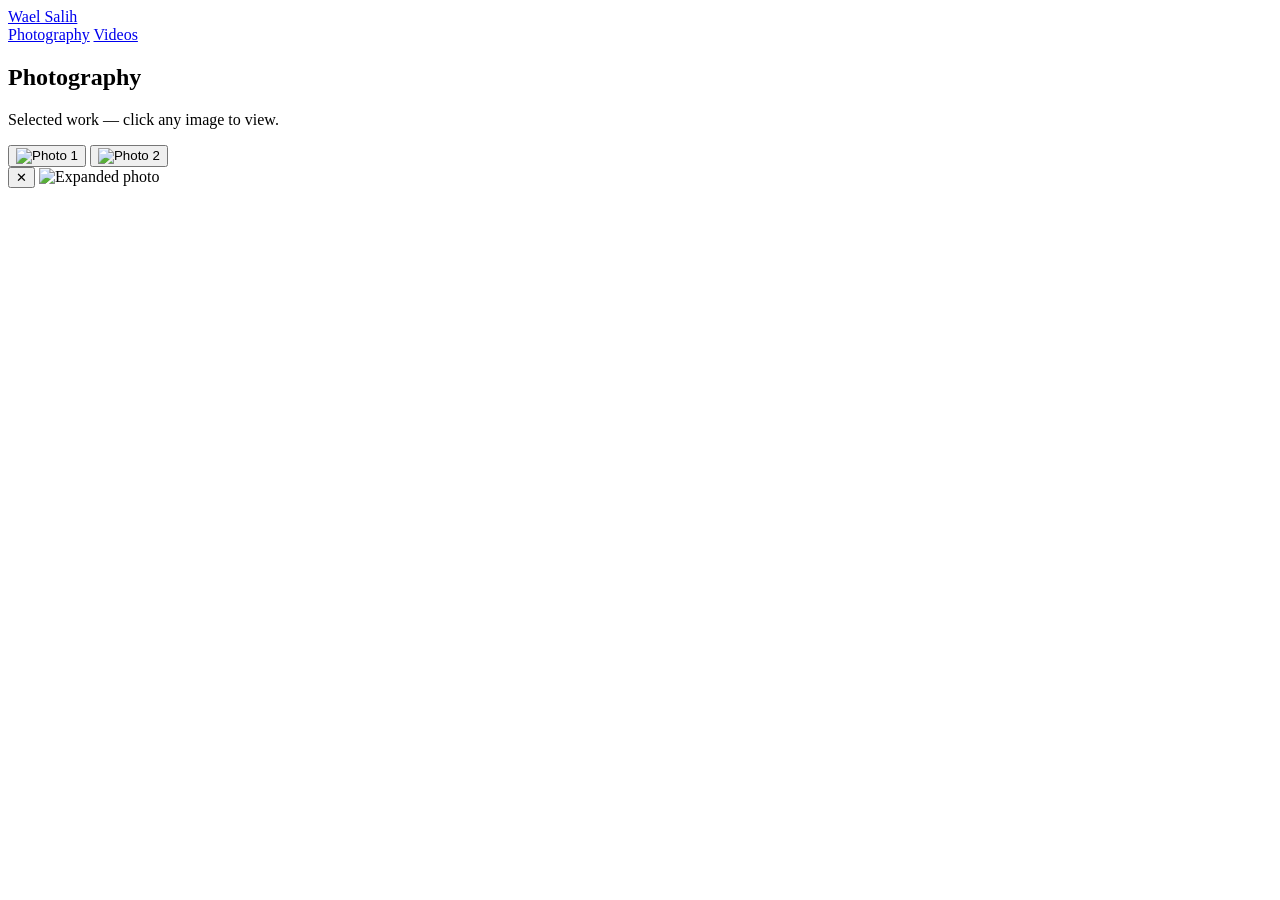
==== commit 8f2723e1: "Revert photography page to simpler design" ====
--- a/photography.html
+++ b/photography.html
@@ -20,8 +20,27 @@
   <main class="container">
     <section class="page-head">
       <h1>Photography</h1>
-      <p class="muted">This section has been moved to the main page.</p>
+      <p class="muted">Selected work — click any image to view.</p>
+    </section>
+
+    <section class="grid" id="photoGrid">
+      <!-- Replace with your thumbnails and full‑size photos -->
+      <button class="card" data-full="assets/photos/photo-01.jpg" aria-label="Open photo 1">
+        <img src="assets/thumbs/thumb-01.jpg" alt="Photo 1" loading="lazy" />
+      </button>
+      <button class="card" data-full="assets/photos/photo-02.jpg" aria-label="Open photo 2">
+        <img src="assets/thumbs/thumb-02.jpg" alt="Photo 2" loading="lazy" />
+      </button>
+      <!-- add more buttons as needed -->
     </section>
   </main>
+
+  <!-- Lightbox -->
+  <div class="lightbox" id="lightbox" aria-hidden="true">
+    <button class="lb-close" id="lbClose" aria-label="Close">✕</button>
+    <img id="lbImg" alt="Expanded photo" />
+  </div>
+
+  <script src="script.js"></script>
 </body>
 </html>
